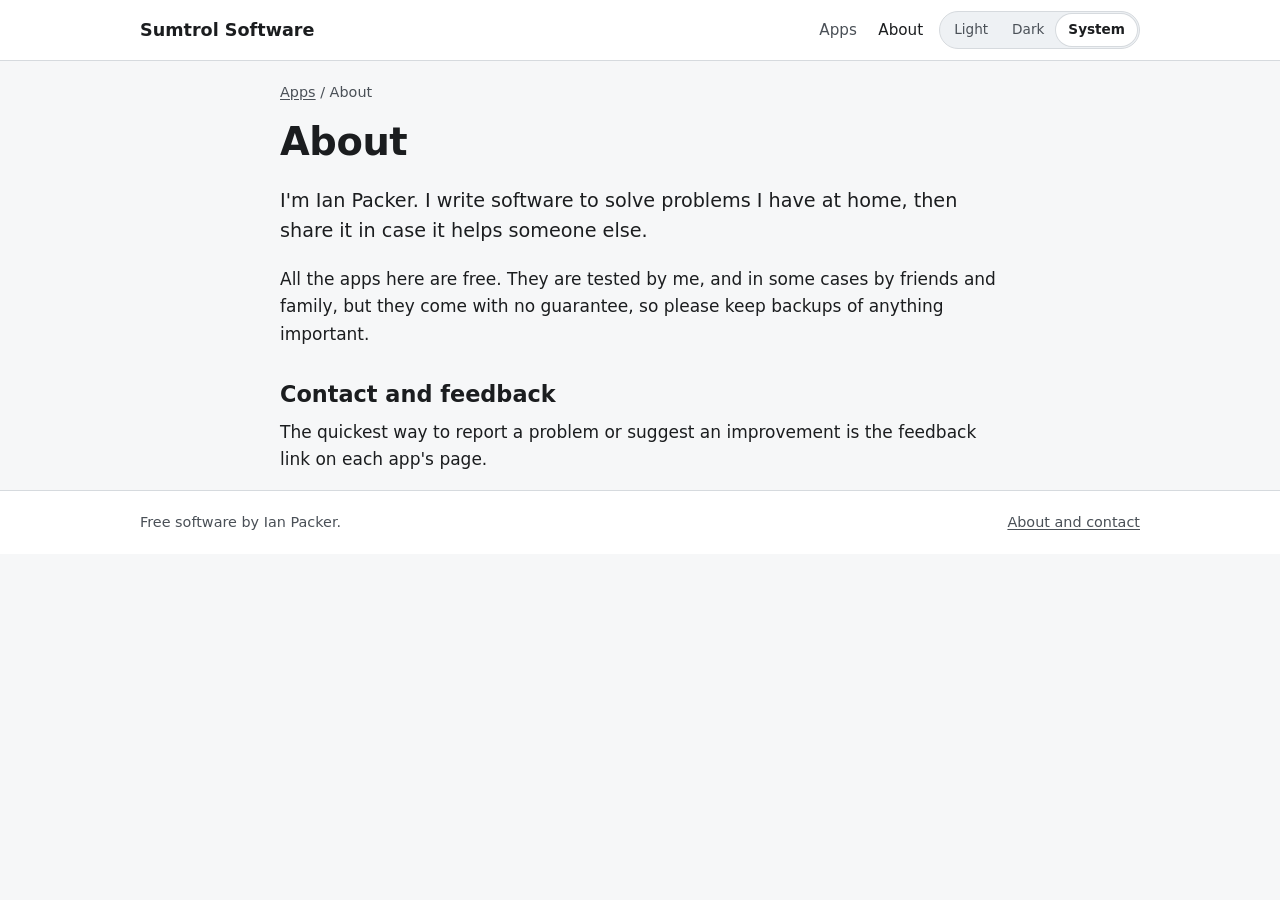
==== about/index.html @ 52de68db "Initial mock-up of software.sumtrol.uk Co-authored-by: Perplexity <noreply@perplexity.ai>" ====
<!DOCTYPE html>
<!--
  about/index.html - about page: who writes the software and how to get in touch.
  Plain HTML: edit the words directly between the tags. The header and footer
  are repeated on every page, so a change there needs making on each page.
-->
<html lang="en-GB">
<head>
<meta charset="utf-8">
<meta name="viewport" content="width=device-width, initial-scale=1">
<title>About · Sumtrol Software</title>
<meta name="description" content="About Sumtrol Software and how to get in touch.">
<link rel="canonical" href="https://software.sumtrol.uk/about/">
<meta name="color-scheme" content="light dark">
<meta name="theme-color" content="#ffffff" media="(prefers-color-scheme: light)">
<meta name="theme-color" content="#1c1f23" media="(prefers-color-scheme: dark)">
<meta property="og:title" content="About · Sumtrol Software">
<meta property="og:description" content="About Sumtrol Software and how to get in touch.">
<meta property="og:type" content="website">
<meta property="og:url" content="https://software.sumtrol.uk/about/">
<link rel="stylesheet" href="../assets/css/site.css">
<script src="../assets/js/site.js"></script>
</head>
<body>
<a class="skip" href="#main">Skip to content</a>
<header class="site-header">
  <div class="wrap">
    <a class="brand" href="../">Sumtrol Software</a>
    <div class="header-right">
      <nav class="site-nav" aria-label="Main">
        <a href="../">Apps</a>
        <a href="../about/" aria-current="page">About</a>
      </nav>
      <div class="theme-switch" role="group" aria-label="Colour theme">
        <button type="button" data-theme="light" aria-pressed="false">Light</button>
        <button type="button" data-theme="dark" aria-pressed="false">Dark</button>
        <button type="button" data-theme="system" aria-pressed="true">System</button>
      </div>
    </div>
  </div>
</header>
<main id="main">
<div class="wrap narrow">
<p class="crumbs"><a href="../">Apps</a> / About</p>
<h1>About</h1>
<!-- DRAFT: replace with your own words -->
<p class="lead">I'm Ian Packer. I write software to solve problems I have at home, then share it in case it helps someone else.</p>
<p>All the apps here are free. They are tested by me, and in some cases by friends and family, but they come with no guarantee, so please keep backups of anything important.</p>
<h2>Contact and feedback</h2>
<p>The quickest way to report a problem or suggest an improvement is the feedback link on each app's page.</p>
<!-- DRAFT: add an email address or contact form link here if you want one -->
</div>
</main>
<footer class="site-footer">
  <div class="wrap">
    <span>Free software by Ian Packer.</span>
    <span><a href="../about/">About and contact</a></span>
  </div>
</footer>
</body>
</html>
---- assets/css/site.css ----
/*
  site.css - the single stylesheet for software.sumtrol.uk.
  Purpose: colours (light and dark), layout, typography and components for the
  catalogue page, the app pages and the technical pages. Uses only the visitor's
  built-in system fonts, so there are no font licences or downloads involved.

  Theme handling:
  - Light colours are the default (:root).
  - Dark colours apply when the visitor picked "Dark" (data-theme="dark"), or
    picked "System" / nothing and their device is set to dark.
  - Every text/background pair below meets WCAG AA contrast (4.5:1 or better).
*/

/* ---------- Colour tokens ---------- */
:root {
  color-scheme: light;
  --bg: #f6f7f8;          /* page background */
  --surface: #ffffff;     /* cards, header */
  --surface-2: #eef1f4;   /* subtle panels, code blocks */
  --text: #1b1d1f;        /* body text (16:1 on surface) */
  --muted: #4a5057;       /* secondary text (8:1 on surface) */
  --line: #d6dade;        /* borders */
  --accent: #0b5cad;      /* links and buttons (6.6:1 on surface) */
  --accent-hover: #084a8c;
  --on-accent: #ffffff;   /* text on accent buttons */
  --warn-bg: #fff4d6;     /* pre-release notice */
  --warn-text: #5c3d00;
  --warn-line: #e8c56a;
  --focus: #0b5cad;
}

/* Dark colours: written once as a mixin-style block, applied two ways. */
:root[data-theme="dark"] {
  color-scheme: dark;
  --bg: #121416;
  --surface: #1c1f23;
  --surface-2: #252a30;
  --text: #e8eaed;        /* 13:1 on surface */
  --muted: #aab1b9;       /* 7.5:1 on surface */
  --line: #353b42;
  --accent: #6cb2ff;      /* 7.4:1 on surface */
  --accent-hover: #95c8ff;
  --on-accent: #0b1420;
  --warn-bg: #3a2e10;
  --warn-text: #ffe2a3;
  --warn-line: #7a5f1f;
  --focus: #95c8ff;
}
@media (prefers-color-scheme: dark) {
  :root:not([data-theme="light"]):not([data-theme="dark"]) {
    color-scheme: dark;
    --bg: #121416;
    --surface: #1c1f23;
    --surface-2: #252a30;
    --text: #e8eaed;
    --muted: #aab1b9;
    --line: #353b42;
    --accent: #6cb2ff;
    --accent-hover: #95c8ff;
    --on-accent: #0b1420;
    --warn-bg: #3a2e10;
    --warn-text: #ffe2a3;
    --warn-line: #7a5f1f;
    --focus: #95c8ff;
  }
}

/* ---------- Base ---------- */
*, *::before, *::after { box-sizing: border-box; }
html { -webkit-text-size-adjust: 100%; text-size-adjust: 100%; }
body {
  margin: 0;
  background: var(--bg);
  color: var(--text);
  font-family: system-ui, -apple-system, "Segoe UI", Roboto, Ubuntu, Cantarell, "Noto Sans", "Helvetica Neue", Arial, sans-serif;
  font-size: 1.0625rem;
  line-height: 1.6;
}
img { max-width: 100%; height: auto; display: block; }
a { color: var(--accent); text-underline-offset: 0.15em; }
a:hover { color: var(--accent-hover); }
:focus-visible { outline: 3px solid var(--focus); outline-offset: 2px; border-radius: 4px; }
h1, h2, h3 { line-height: 1.25; margin: 0 0 0.5em; }
h1 { font-size: clamp(1.75rem, 1.3rem + 2vw, 2.4rem); letter-spacing: -0.01em; }
h2 { font-size: 1.4rem; margin-top: 2rem; }
h3 { font-size: 1.1rem; margin-top: 1.5rem; }
p, ul, ol { margin: 0 0 1em; }
li { margin-bottom: 0.35em; }
code, pre { font-family: ui-monospace, "Cascadia Mono", "DejaVu Sans Mono", Menlo, Consolas, monospace; font-size: 0.9em; }
code { background: var(--surface-2); padding: 0.1em 0.35em; border-radius: 4px; }
pre { background: var(--surface-2); border: 1px solid var(--line); border-radius: 8px; padding: 0.9rem 1rem; overflow-x: auto; }
pre code { background: none; padding: 0; }

.skip { position: absolute; left: -999px; top: 0; background: var(--surface); padding: 0.5rem 1rem; z-index: 10; }
.skip:focus { left: 0.5rem; top: 0.5rem; }

.wrap { max-width: 1040px; margin: 0 auto; padding: 0 1.25rem; }
.narrow { max-width: 760px; }

/* ---------- Header ---------- */
.site-header { background: var(--surface); border-bottom: 1px solid var(--line); }
.site-header .wrap { display: flex; align-items: center; justify-content: space-between; gap: 1rem; min-height: 60px; flex-wrap: wrap; padding-top: 0.5rem; padding-bottom: 0.5rem; }
.brand { font-weight: 700; font-size: 1.1rem; color: var(--text); text-decoration: none; }
.brand:hover { color: var(--text); }
.header-right { display: flex; align-items: center; gap: 1rem; flex-wrap: wrap; }
.site-nav a { color: var(--muted); text-decoration: none; font-size: 0.95rem; margin-left: 1rem; }
.site-nav a:first-child { margin-left: 0; }
.site-nav a:hover, .site-nav a[aria-current="page"] { color: var(--text); }

/* Theme switch: three-way segmented control */
.theme-switch { display: inline-flex; border: 1px solid var(--line); border-radius: 999px; padding: 2px; background: var(--surface-2); }
.theme-switch button {
  font: inherit; font-size: 0.85rem; border: 0; background: transparent; color: var(--muted);
  padding: 0.3rem 0.75rem; border-radius: 999px; cursor: pointer; min-height: 32px;
}
.theme-switch button[aria-pressed="true"] { background: var(--surface); color: var(--text); font-weight: 600; box-shadow: 0 0 0 1px var(--line); }

/* ---------- Catalogue (home) ---------- */
.intro { padding: 2.5rem 0 1.5rem; }
.intro p { color: var(--muted); font-size: 1.15rem; max-width: 40rem; }
.app-grid { display: grid; grid-template-columns: repeat(auto-fill, minmax(290px, 1fr)); gap: 1.25rem; padding-bottom: 3rem; list-style: none; margin: 0; padding-left: 0; }
.app-card {
  background: var(--surface); border: 1px solid var(--line); border-radius: 12px; padding: 1.25rem;
  display: flex; flex-direction: column; gap: 0.75rem; margin: 0;
}
.app-card .head { display: flex; align-items: center; gap: 0.85rem; }
.app-icon { width: 56px; height: 56px; border-radius: 12px; flex-shrink: 0; }
.app-card h2 { font-size: 1.2rem; margin: 0; }
.app-card p { margin: 0; color: var(--muted); }
.app-card .foot { margin-top: auto; display: flex; align-items: center; justify-content: space-between; gap: 0.75rem; flex-wrap: wrap; padding-top: 0.25rem; }
.app-card.soon { border-style: dashed; background: transparent; }

.chips { display: flex; flex-wrap: wrap; gap: 0.35rem; list-style: none; padding: 0; margin: 0; }
.chips li { margin: 0; border: 1px solid var(--line); color: var(--muted); font-size: 0.8rem; padding: 0.05rem 0.6rem; border-radius: 999px; }

.badge { display: inline-block; font-size: 0.78rem; font-weight: 600; padding: 0.1rem 0.55rem; border-radius: 999px; background: var(--warn-bg); color: var(--warn-text); border: 1px solid var(--warn-line); vertical-align: middle; }

/* ---------- Buttons ---------- */
.btn {
  display: inline-flex; align-items: center; justify-content: center; gap: 0.4rem;
  background: var(--accent); color: var(--on-accent); text-decoration: none; font-weight: 600;
  padding: 0.6rem 1.1rem; border-radius: 8px; min-height: 44px; border: 1px solid var(--accent);
}
.btn:hover { background: var(--accent-hover); border-color: var(--accent-hover); color: var(--on-accent); }
.btn.secondary { background: transparent; color: var(--accent); }
.btn.secondary:hover { background: var(--surface-2); color: var(--accent-hover); }

/* ---------- App page ---------- */
.crumbs { font-size: 0.9rem; color: var(--muted); padding-top: 1.25rem; }
.crumbs a { color: var(--muted); }
.app-hero { display: flex; gap: 1.25rem; align-items: center; padding: 1.25rem 0 0.5rem; }
.app-hero .app-icon { width: 80px; height: 80px; border-radius: 18px; }
.app-hero h1 { margin: 0; }
.app-hero .meta { color: var(--muted); margin: 0.2rem 0 0; }
.lead { font-size: 1.2rem; }

.notice { background: var(--warn-bg); color: var(--warn-text); border: 1px solid var(--warn-line); border-radius: 10px; padding: 0.9rem 1.1rem; margin: 1rem 0; }
.notice strong { color: inherit; }
.notice a { color: inherit; }

.layout { display: grid; grid-template-columns: 210px 1fr; gap: 2.5rem; padding: 1rem 0 3rem; align-items: start; }
.toc { position: sticky; top: 1rem; font-size: 0.95rem; }
.toc p { font-weight: 600; margin-bottom: 0.4rem; }
.toc ol { list-style: none; padding: 0; margin: 0; border-left: 2px solid var(--line); }
.toc li { margin: 0; }
.toc a { display: block; padding: 0.3rem 0 0.3rem 0.85rem; color: var(--muted); text-decoration: none; margin-left: -2px; border-left: 2px solid transparent; }
.toc a:hover { color: var(--text); border-left-color: var(--accent); }
.content { min-width: 0; }
.content > section:first-child h2 { margin-top: 0; }
section { scroll-margin-top: 1rem; }

.panel { background: var(--surface); border: 1px solid var(--line); border-radius: 12px; padding: 1.1rem 1.25rem; margin: 1rem 0; }
.panel > :last-child { margin-bottom: 0; }

/* Screenshots sit on a fixed light frame so they stay visible in dark mode */
.shot { margin: 1rem 0 1.5rem; }
.shot img { border: 1px solid var(--line); border-radius: 10px; background: #ffffff; }
.shot.phone img { max-width: 300px; }
.shot figcaption { font-size: 0.9rem; color: var(--muted); margin-top: 0.5rem; }

/* Download blocks */
.downloads { display: grid; grid-template-columns: repeat(auto-fill, minmax(230px, 1fr)); gap: 0.85rem; margin: 0.75rem 0 1rem; }
.dl {
  display: flex; flex-direction: column; gap: 0.15rem; text-decoration: none; color: var(--text);
  background: var(--surface); border: 1px solid var(--line); border-radius: 10px; padding: 0.9rem 1rem; min-height: 44px;
}
.dl:hover { border-color: var(--accent); color: var(--text); }
.dl .os { font-weight: 700; color: var(--accent); }
.dl .file { font-size: 0.85rem; color: var(--muted); overflow-wrap: anywhere; }
.dl.recommended { border: 2px solid var(--accent); }
.dl .rec { display: none; font-size: 0.78rem; font-weight: 600; color: var(--muted); }
.dl.recommended .rec { display: block; }
.dl-group h3 { margin-top: 1.25rem; }

.steps { counter-reset: step; list-style: none; padding: 0; }
.steps > li { counter-increment: step; position: relative; padding-left: 2.6rem; margin-bottom: 1rem; }
.steps > li::before {
  content: counter(step); position: absolute; left: 0; top: 0; width: 1.8rem; height: 1.8rem; border-radius: 50%;
  background: var(--surface-2); border: 1px solid var(--line); color: var(--text); font-weight: 700; font-size: 0.9rem;
  display: flex; align-items: center; justify-content: center;
}
.expect { color: var(--muted); font-size: 0.95rem; display: block; margin-top: 0.2rem; }

details { background: var(--surface); border: 1px solid var(--line); border-radius: 10px; padding: 0.75rem 1rem; margin: 0.6rem 0; }
details summary { cursor: pointer; font-weight: 600; }
details[open] summary { margin-bottom: 0.5rem; }

.tech-link { margin-top: 2.5rem; padding-top: 1.25rem; border-top: 1px solid var(--line); color: var(--muted); font-size: 0.95rem; }

table { width: 100%; border-collapse: collapse; margin: 0.75rem 0 1.25rem; font-size: 0.95rem; }
th, td { text-align: left; padding: 0.5rem 0.6rem; border-bottom: 1px solid var(--line); vertical-align: top; }
th { color: var(--muted); font-weight: 600; }
.table-wrap { overflow-x: auto; }

/* ---------- Footer ---------- */
.site-footer { border-top: 1px solid var(--line); background: var(--surface); color: var(--muted); font-size: 0.9rem; }
.site-footer .wrap { padding-top: 1.25rem; padding-bottom: 1.25rem; display: flex; justify-content: space-between; gap: 1rem; flex-wrap: wrap; }
.site-footer a { color: var(--muted); }

/* ---------- Small screens ---------- */
@media (max-width: 760px) {
  .layout { grid-template-columns: 1fr; gap: 0.5rem; }
  .toc { position: static; background: var(--surface); border: 1px solid var(--line); border-radius: 10px; padding: 0.75rem 1rem; }
  .toc ol { border-left: 0; display: flex; flex-wrap: wrap; gap: 0.25rem 1rem; }
  .toc a { padding: 0.2rem 0; border-left: 0; margin: 0; }
  .app-hero .app-icon { width: 64px; height: 64px; border-radius: 14px; }
  .site-nav a { margin-left: 0.75rem; }
}
@media (max-width: 420px) {
  .wrap { padding: 0 1rem; }
  .site-header .wrap { justify-content: center; }
  .header-right { justify-content: center; }
}
@media print {
  .site-header, .theme-switch, .toc, .site-footer { display: none; }
}
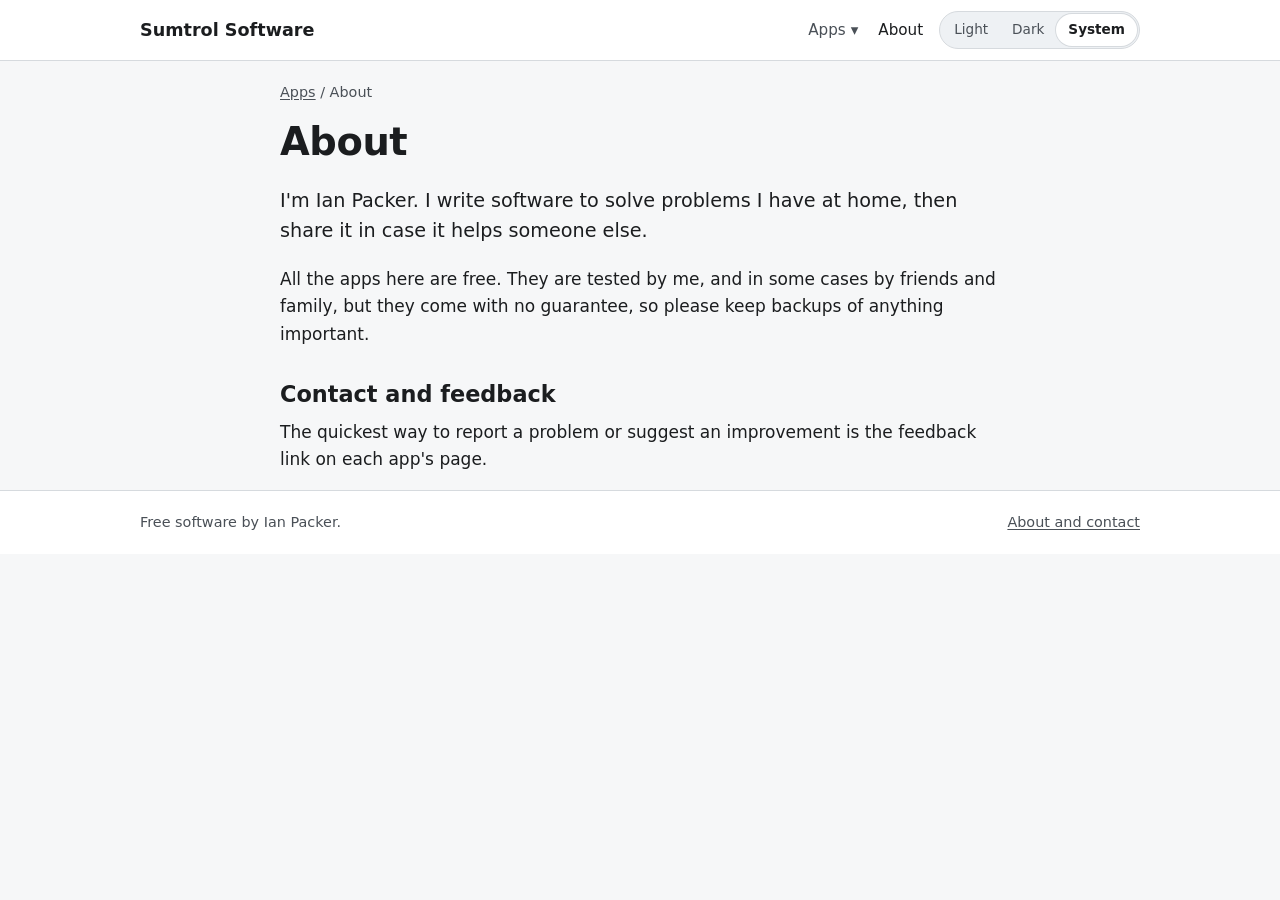
==== commit f76997c0: "Add Apps drop-down menu and About pop-up Co-authored-by: Perplexity <noreply@perplexity.ai>" ====
--- a/about/index.html
+++ b/about/index.html
@@ -28,8 +28,16 @@
     <a class="brand" href="../">Sumtrol Software</a>
     <div class="header-right">
       <nav class="site-nav" aria-label="Main">
-        <a href="../">Apps</a>
-        <a href="../about/" aria-current="page">About</a>
+        <div class="menu">
+          <button type="button" class="menu-toggle" aria-expanded="false" aria-controls="apps-menu">Apps <span aria-hidden="true">▾</span></button>
+          <ul class="menu-list" id="apps-menu" hidden>
+            <li><a href="../blighter-restrictor/">Blighter Restrictor</a></li>
+            <li><a href="../xtweetdelete/">XTweetDelete</a></li>
+            <li><a href="../ballisto/">Ballisto</a></li>
+            <li class="menu-all"><a href="../">All apps</a></li>
+          </ul>
+        </div>
+        <a href="../about/" data-about aria-current="page">About</a>
       </nav>
       <div class="theme-switch" role="group" aria-label="Colour theme">
         <button type="button" data-theme="light" aria-pressed="false">Light</button>
@@ -42,6 +50,8 @@
 <main id="main">
 <div class="wrap narrow">
 <p class="crumbs"><a href="../">Apps</a> / About</p>
+<!-- Everything inside data-about-content is also shown in the About pop-up on every page. -->
+<div data-about-content>
 <h1>About</h1>
 <!-- DRAFT: replace with your own words -->
 <p class="lead">I'm Ian Packer. I write software to solve problems I have at home, then share it in case it helps someone else.</p>
@@ -50,11 +60,12 @@
 <p>The quickest way to report a problem or suggest an improvement is the feedback link on each app's page.</p>
 <!-- DRAFT: add an email address or contact form link here if you want one -->
 </div>
+</div>
 </main>
 <footer class="site-footer">
   <div class="wrap">
     <span>Free software by Ian Packer.</span>
-    <span><a href="../about/">About and contact</a></span>
+    <span><a href="../about/" data-about>About and contact</a></span>
   </div>
 </footer>
 </body>
--- a/assets/css/site.css
+++ b/assets/css/site.css
@@ -107,6 +107,41 @@
 .site-nav a:first-child { margin-left: 0; }
 .site-nav a:hover, .site-nav a[aria-current="page"] { color: var(--text); }
 
+/* Apps drop-down menu */
+.site-nav { display: flex; align-items: center; }
+.menu { position: relative; }
+.menu-toggle {
+  font: inherit; font-size: 0.95rem; background: none; border: 0; color: var(--muted); cursor: pointer;
+  padding: 0.35rem 0.25rem; min-height: 36px;
+}
+.menu-toggle:hover, .menu-toggle[aria-expanded="true"] { color: var(--text); }
+.menu-list {
+  position: absolute; top: calc(100% + 6px); left: 0; z-index: 20; min-width: 220px; max-width: calc(100vw - 2rem);
+  list-style: none; margin: 0; padding: 0.35rem; background: var(--surface); border: 1px solid var(--line);
+  border-radius: 10px; box-shadow: 0 8px 24px rgba(0, 0, 0, 0.18);
+}
+.menu-list[hidden] { display: none; }
+.menu-list li { margin: 0; }
+.site-nav .menu-list a { display: block; margin: 0; padding: 0.55rem 0.75rem; border-radius: 6px; color: var(--text); font-size: 0.95rem; }
+.site-nav .menu-list a:hover, .site-nav .menu-list a:focus-visible { background: var(--surface-2); }
+.site-nav .menu-list a[aria-current="page"] { font-weight: 700; }
+.menu-all { border-top: 1px solid var(--line); margin-top: 0.3rem !important; padding-top: 0.3rem; }
+.site-nav .menu-all a { color: var(--accent); }
+
+/* About pop-up */
+.about-dialog {
+  width: min(560px, calc(100vw - 2rem)); max-height: calc(100dvh - 2rem); overflow: auto;
+  background: var(--surface); color: var(--text); border: 1px solid var(--line); border-radius: 14px; padding: 1.5rem 1.5rem 1.25rem;
+}
+.about-dialog::backdrop { background: rgba(0, 0, 0, 0.55); }
+.about-dialog h1 { font-size: 1.6rem; padding-right: 2rem; }
+.about-dialog .dialog-body > :last-child { margin-bottom: 0; }
+.dialog-close {
+  position: absolute; top: 0.6rem; right: 0.6rem; width: 40px; height: 40px; border-radius: 50%;
+  font-size: 1.5rem; line-height: 1; border: 1px solid var(--line); background: var(--surface-2); color: var(--text); cursor: pointer;
+}
+.dialog-close:hover { border-color: var(--accent); }
+
 /* Theme switch: three-way segmented control */
 .theme-switch { display: inline-flex; border: 1px solid var(--line); border-radius: 999px; padding: 2px; background: var(--surface-2); }
 .theme-switch button {
@@ -127,7 +162,8 @@
 .app-icon { width: 56px; height: 56px; border-radius: 12px; flex-shrink: 0; }
 .app-card h2 { font-size: 1.2rem; margin: 0; }
 .app-card p { margin: 0; color: var(--muted); }
-.app-card .foot { margin-top: auto; display: flex; align-items: center; justify-content: space-between; gap: 0.75rem; flex-wrap: wrap; padding-top: 0.25rem; }
+/* Platform chips always sit above the button, so every card lines up the same way at any width */
+.app-card .foot { margin-top: auto; display: flex; flex-direction: column; align-items: flex-start; gap: 0.75rem; padding-top: 0.25rem; }
 .app-card.soon { border-style: dashed; background: transparent; }
 
 .chips { display: flex; flex-wrap: wrap; gap: 0.35rem; list-style: none; padding: 0; margin: 0; }
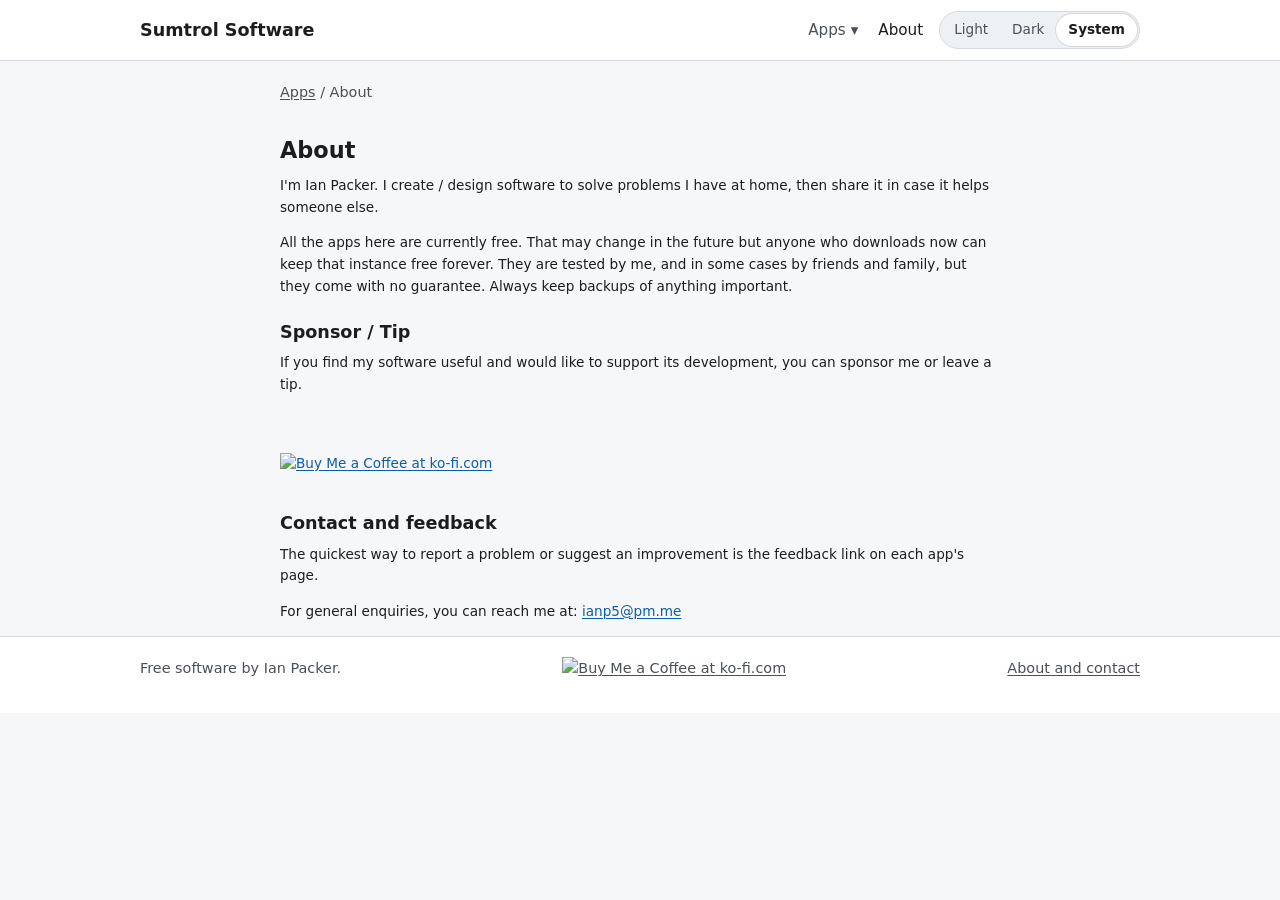
==== commit e27033bc: "Adjusting to my taste" ====
--- a/about/index.html
+++ b/about/index.html
@@ -52,20 +52,32 @@
 <p class="crumbs"><a href="../">Apps</a> / About</p>
 <!-- Everything inside data-about-content is also shown in the About pop-up on every page. -->
 <div data-about-content>
-<h1>About</h1>
+<h2>About</h2>
 <!-- DRAFT: replace with your own words -->
-<p class="lead">I'm Ian Packer. I write software to solve problems I have at home, then share it in case it helps someone else.</p>
-<p>All the apps here are free. They are tested by me, and in some cases by friends and family, but they come with no guarantee, so please keep backups of anything important.</p>
-<h2>Contact and feedback</h2>
-<p>The quickest way to report a problem or suggest an improvement is the feedback link on each app's page.</p>
-<!-- DRAFT: add an email address or contact form link here if you want one -->
+<p class="small">I'm Ian Packer. I create / design software to solve problems I have at home, then share it in case it helps someone else.</p>
+<p class="small">All the apps here are currently free. That may change in the future but anyone who downloads now can keep that instance free forever.
+  They are tested by me, and in some cases by friends and family, but they come with no guarantee. Always keep backups of anything important.</p>
+<h3>Sponsor / Tip</h3>
+<p class="small">If you find my software useful and would like to support its development, you can sponsor me or leave a tip.</p>
+<ul class="small" style="list-style: none; padding: 0;" role="list">
+  <li>
+    &nbsp;<iframe src="https://github.com/sponsors/ianp5uk/button" title="Sponsor ianp5uk" height="32" width="114" style="border: 0; border-radius: 6px;"></iframe>
+  </li>
+  <li>
+    <a href='https://ko-fi.com/E2A02AVXIB' target='_blank'><img height='36' style='border:0px;height:36px;' src='https://storage.ko-fi.com/cdn/kofi6.png?v=6' border='0' alt='Buy Me a Coffee at ko-fi.com' /></a>
+  </li>
+</ul>
+<h3>Contact and feedback</h3>
+<p class="small">The quickest way to report a problem or suggest an improvement is the feedback link on each app's page.</p>
+<p class="small">For general enquiries, you can reach me at: <a href="mailto:ianp5@pm.me" class="button">ianp5@pm.me</a></p>
 </div>
 </div>
 </main>
 <footer class="site-footer">
   <div class="wrap">
     <span>Free software by Ian Packer.</span>
-    <span><a href="../about/" data-about>About and contact</a></span>
+    <span><a href='https://ko-fi.com/E2A02AVXIB' target='_blank'><img height='36' style='border:0px;height:36px;' src='https://storage.ko-fi.com/cdn/kofi6.png?v=6' border='0' alt='Buy Me a Coffee at ko-fi.com' /></a></span>
+    <span><a href="about/" data-about>About and contact</a></span>
   </div>
 </footer>
 </body>
--- a/assets/css/site.css
+++ b/assets/css/site.css
@@ -188,7 +188,8 @@
 .app-hero .app-icon { width: 80px; height: 80px; border-radius: 18px; }
 .app-hero h1 { margin: 0; }
 .app-hero .meta { color: var(--muted); margin: 0.2rem 0 0; }
-.lead { font-size: 1.2rem; }
+.lead { font-size: 1rem; }
+.small { font-size: 0.85rem; }
 
 .notice { background: var(--warn-bg); color: var(--warn-text); border: 1px solid var(--warn-line); border-radius: 10px; padding: 0.9rem 1.1rem; margin: 1rem 0; }
 .notice strong { color: inherit; }
